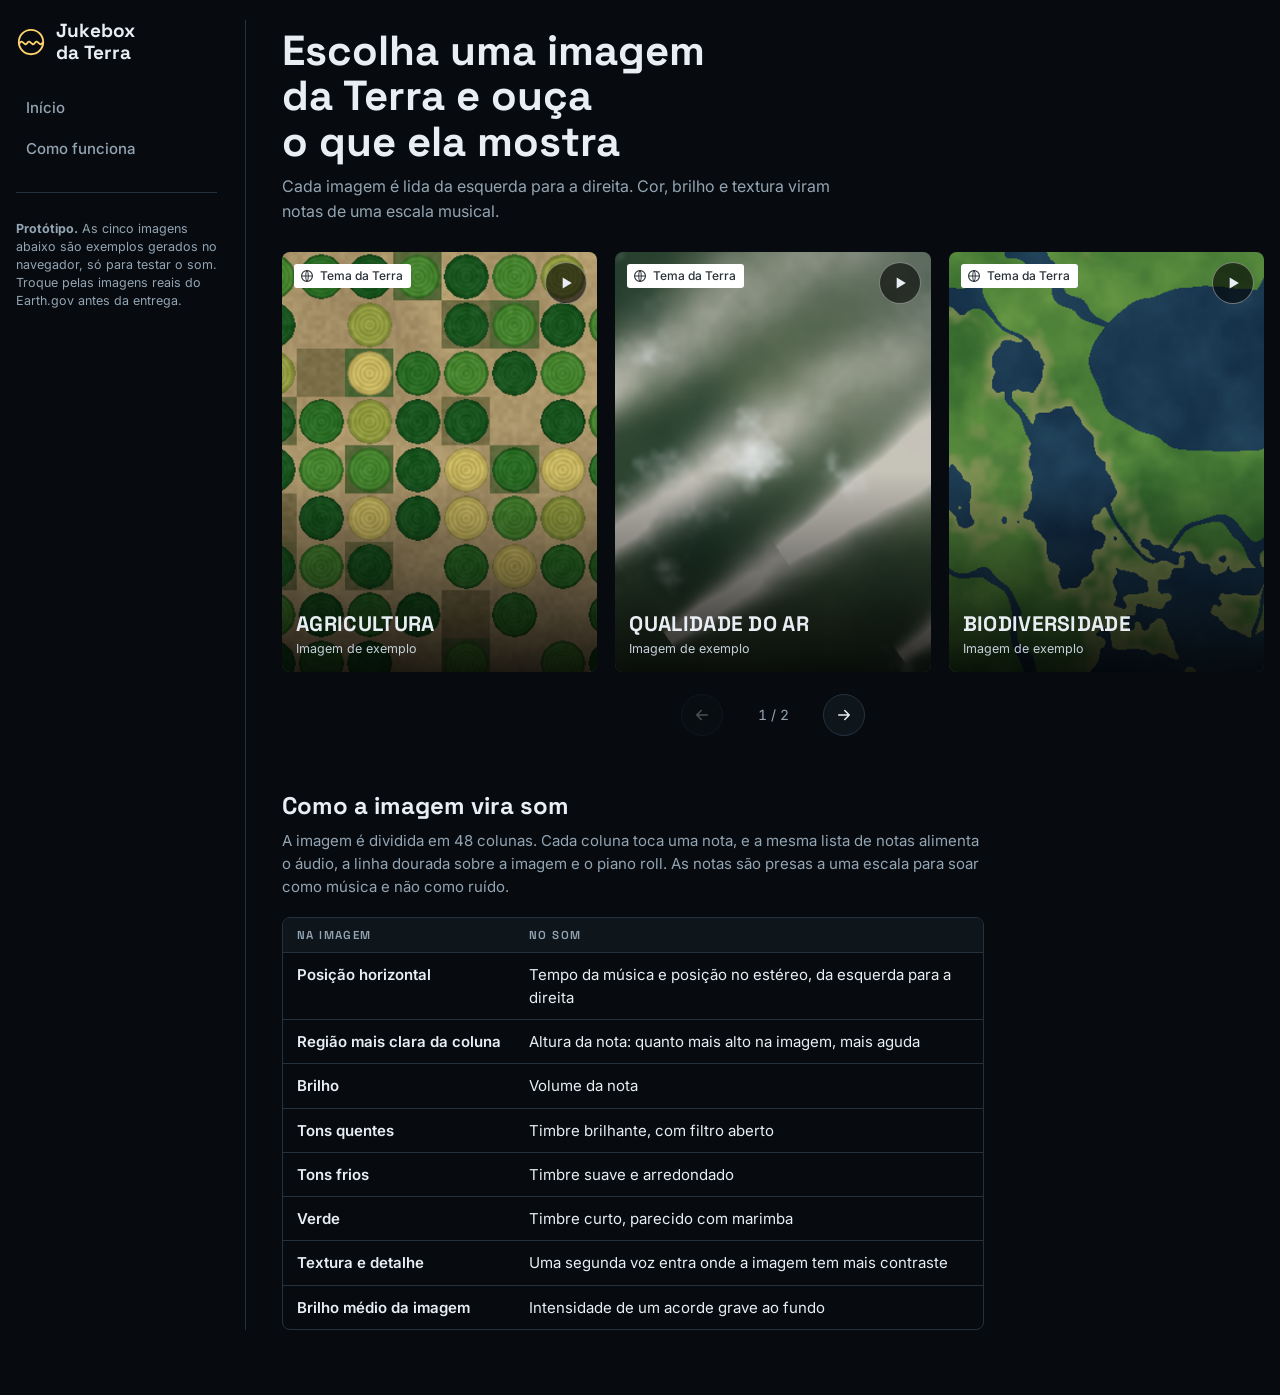
==== hackathon/Jukebox da Terra.html @ e685ea3b "Adiciona arquivos do projeto Jukebox da Terra" ====
<!doctype html>
<html lang="pt-BR">
<head>
<meta charset="utf-8">
<meta name="viewport" content="width=device-width, initial-scale=1, viewport-fit=cover">
<title>Jukebox da Terra</title>
<link rel="preconnect" href="https://fonts.googleapis.com">
<link rel="preconnect" href="https://fonts.gstatic.com" crossorigin>
<link rel="stylesheet" href="https://fonts.googleapis.com/css2?family=Inter:wght@400;500;600&family=Space+Grotesk:wght@500;700&display=swap">
<link rel="stylesheet" href="style.css">
</head>
<body>
<div id="view-home" class="shell">
  <aside class="side">
    <div class="side-in">
      <a class="brand" href="#inicio">
        <svg width="30" height="30" viewBox="0 0 32 32" fill="none" aria-hidden="true"><circle cx="16" cy="16" r="13" stroke="currentColor" stroke-width="2"/><path d="M4 17c3-5 5 5 8 0s5 5 8 0 5 5 8 0" stroke="currentColor" stroke-width="2" stroke-linecap="round"/></svg>
        <span>Jukebox<br>da Terra</span>
      </a>
      <ul class="nav">
        <li><a href="#inicio">Início</a></li>
        <li><a href="#como-funciona">Como funciona</a></li>
      </ul>
      <div class="proto">
        <p class="small"><strong>Protótipo.</strong> As cinco imagens abaixo são exemplos gerados no navegador, só para testar o som. Troque pelas imagens reais do Earth.gov antes da entrega.</p>
      </div>
    </div>
  </aside>
  <main class="main">
    <header class="hero">
      <h1>Escolha uma imagem da Terra e ouça o que ela mostra</h1>
      <p>Cada imagem é lida da esquerda para a direita. Cor, brilho e textura viram notas de uma escala musical.</p>
    </header>
    <section class="carousel" id="carousel" aria-roledescription="carrossel" aria-label="Imagens da Terra">
      <div class="viewport"><div class="track" id="grid"></div></div>
      <nav class="pager" id="pager" aria-label="Navegar pelos cards">
        <button class="pg" id="prev" type="button" aria-label="Cards anteriores"><svg width="18" height="18" viewBox="0 0 24 24" fill="none" aria-hidden="true"><path d="M19 12H5M11 6l-6 6 6 6" stroke="currentColor" stroke-width="2" stroke-linecap="round" stroke-linejoin="round"/></svg></button>
        <span class="pgn" id="pgn" aria-live="polite">1 / 1</span>
        <button class="pg" id="next" type="button" aria-label="Próximos cards"><svg width="18" height="18" viewBox="0 0 24 24" fill="none" aria-hidden="true"><path d="M5 12h14M13 6l6 6-6 6" stroke="currentColor" stroke-width="2" stroke-linecap="round" stroke-linejoin="round"/></svg></button>
      </nav>
    </section>
    <section class="how" id="como-funciona">
      <h2>Como a imagem vira som</h2>
      <p>A imagem é dividida em 48 colunas. Cada coluna toca uma nota, e a mesma lista de notas alimenta o áudio, a linha dourada sobre a imagem e o piano roll. As notas são presas a uma escala para soar como música e não como ruído.</p>
      <div class="tbl">
        <table>
          <thead><tr><th>Na imagem</th><th>No som</th></tr></thead>
          <tbody>
            <tr><td>Posição horizontal</td><td>Tempo da música e posição no estéreo, da esquerda para a direita</td></tr>
            <tr><td>Região mais clara da coluna</td><td>Altura da nota: quanto mais alto na imagem, mais aguda</td></tr>
            <tr><td>Brilho</td><td>Volume da nota</td></tr>
            <tr><td>Tons quentes</td><td>Timbre brilhante, com filtro aberto</td></tr>
            <tr><td>Tons frios</td><td>Timbre suave e arredondado</td></tr>
            <tr><td>Verde</td><td>Timbre curto, parecido com marimba</td></tr>
            <tr><td>Textura e detalhe</td><td>Uma segunda voz entra onde a imagem tem mais contraste</td></tr>
            <tr><td>Brilho médio da imagem</td><td>Intensidade de um acorde grave ao fundo</td></tr>
          </tbody>
        </table>
      </div>
    </section>
  </main>
</div>

<div id="view-card" hidden>
  <div class="imgwrap" id="imgwrap">
    <canvas id="img" role="img" aria-label=""></canvas>
    <canvas id="fx" aria-hidden="true"></canvas>
    <div class="top">
      <a class="back" href="#inicio"><span aria-hidden="true">←</span> Voltar</a>
      <div class="ttl">
        <span class="chip"><svg width="14" height="14" viewBox="0 0 16 16" fill="none" aria-hidden="true"><circle cx="8" cy="8" r="6.2" stroke="currentColor" stroke-width="1.3"/><path d="M1.8 8h12.4M8 1.8c2 2 2 10.4 0 12.4M8 1.8c-2 2-2 10.4 0 12.4" stroke="currentColor" stroke-width="1.1"/></svg>Tema da Terra</span>
        <h2 id="c-title"></h2>
      </div>
      <details class="desc">
        <summary>Descrição da imagem</summary>
        <div class="box"><p id="c-desc"></p><p id="c-sound"></p></div>
      </details>
    </div>
  </div>
  <div class="panel">
    <div class="caption"><b>Agora</b><span id="caption"></span></div>
    <canvas id="roll" role="img" aria-label="Piano roll. Cada barra é uma nota tocada. Clique para ir a um ponto da música."></canvas>
    <div class="controls">
      <button class="play" id="play" type="button" aria-label="Tocar"></button>
      <div class="grp" role="group" aria-label="Velocidade">
        <span class="lbl" aria-hidden="true">Velocidade</span>
        <button class="seg" type="button" data-speed="0.6" aria-pressed="false">0,6×</button>
        <button class="seg" type="button" data-speed="1" aria-pressed="true">1×</button>
        <button class="seg" type="button" data-speed="1.5" aria-pressed="false">1,5×</button>
      </div>
      <label class="tog"><input type="checkbox" id="loop"> Repetir</label>
      <span class="time" id="time" aria-hidden="true">0:00 / 0:00</span>
    </div>
  </div>
</div>
<div class="sr-only" id="live" aria-live="polite"></div>

<script src="app.js"></script>
</body>
</html>
---- hackathon/style.css ----
/* Reset que a plataforma de artefatos injetava; necessário fora dela */
*,*::before,*::after{box-sizing:border-box}
html{color-scheme:dark}
body{margin:0}
img{max-width:100%}
[hidden]{display:none!important}

/* Layout: home = barra lateral fixa + grade de cards (como no desenho); card = imagem em largura total com a faixa do piano roll embaixo. */
:root{
  --bg:#070b0f;
  --surface:#0e151b;
  --surface-2:#16212a;
  --line:#243240;
  --fg:#e8eef3;
  --muted:#93a4b3;
  --accent:#ffd36e;
  --accent-ink:#1a1400;
  --font-display:'Space Grotesk',system-ui,-apple-system,'Segoe UI',sans-serif;
  --font-body:'Inter',system-ui,-apple-system,'Segoe UI',sans-serif;
  color-scheme:dark;
}
*{box-sizing:border-box}
body{
  background:var(--bg);color:var(--fg);
  font:15px/1.55 var(--font-body);
  padding-left:max(16px,env(safe-area-inset-left,0px));
  padding-right:max(16px,env(safe-area-inset-right,0px));
}
a{color:inherit}
button{font:inherit;color:inherit}
:focus-visible{outline:3px solid var(--accent);outline-offset:2px}
.sr-only{position:absolute;width:1px;height:1px;overflow:hidden;clip:rect(0 0 0 0);white-space:nowrap}

/* ---------- Home ---------- */
.shell{display:grid;grid-template-columns:230px minmax(0,1fr);gap:0 36px;max-width:1280px;margin:0 auto;padding-block:20px 64px}
.side{border-right:1px solid var(--line);padding-right:28px}
.side-in{position:sticky;top:20px;display:flex;flex-direction:column;gap:24px}
.brand{display:flex;align-items:center;gap:10px;font:700 19px/1.15 var(--font-display);letter-spacing:.01em;text-decoration:none}
.brand svg{flex:none;color:var(--accent)}
.nav{display:flex;flex-direction:column;gap:2px;list-style:none;margin:0;padding:0}
.nav a{display:block;padding:8px 10px;border-radius:6px;text-decoration:none;color:var(--muted);font-weight:500}
.nav a:hover{background:var(--surface-2);color:var(--fg)}
.small{font-size:12.5px;color:var(--muted);line-height:1.45}
.proto{border-top:1px solid var(--line);padding-top:14px}

.main{min-width:0}
.hero{padding-block:8px 28px;max-width:62ch}
.hero h1{font:700 clamp(28px,4.2vw,42px)/1.08 var(--font-display);margin:0 0 10px;text-wrap:balance}
.hero p{margin:0;color:var(--muted);font-size:16px}
.carousel{--gap:18px;--pv:3}
.viewport{overflow:hidden}
.track{display:flex;gap:var(--gap);transition:transform .5s cubic-bezier(.4,0,.2,1)}
.pager{display:flex;justify-content:center;align-items:center;gap:22px;margin-top:22px}
.pg{width:42px;height:42px;border-radius:50%;border:1px solid var(--line);background:var(--surface);display:grid;place-items:center;cursor:pointer;color:var(--fg)}
.pg:hover:not(:disabled){border-color:var(--accent);color:var(--accent)}
.pg:disabled{opacity:.3;cursor:default}
.pgn{min-width:56px;text-align:center;color:var(--muted);font-size:14px;font-variant-numeric:tabular-nums}
.card{position:relative;flex:0 0 calc((100% - (var(--pv) - 1) * var(--gap)) / var(--pv));min-width:0;aspect-ratio:3/4;border-radius:8px;overflow:hidden;background:var(--surface-2)}
.card canvas{position:absolute;inset:0;width:100%;height:100%;display:block;transition:transform .45s ease}
.card:hover canvas{transform:scale(1.04)}
.shade{position:absolute;inset:0;background:linear-gradient(to top,rgba(0,0,0,.82) 0%,rgba(0,0,0,0) 48%);pointer-events:none}
.chip{position:absolute;left:12px;top:12px;display:inline-flex;align-items:center;gap:6px;background:#fff;color:#2a3138;border-radius:3px;padding:3px 8px 3px 6px;font-size:12px;font-weight:500;pointer-events:none}
.lab{position:absolute;left:14px;right:14px;bottom:14px;pointer-events:none}
.lab h3{margin:0;font:700 21px/1.1 var(--font-display);text-transform:uppercase;letter-spacing:.015em}
.lab p{margin:4px 0 0;font-size:12.5px;color:#c4d0da}
.card-link{position:absolute;inset:0;z-index:1;border-radius:8px}
.card-link:focus-visible{outline-offset:-4px}
.pv{position:absolute;right:10px;top:10px;z-index:2;width:42px;height:42px;border-radius:50%;display:grid;place-items:center;background:rgba(0,0,0,.6);border:1px solid rgba(255,255,255,.4);cursor:pointer}
.pv:hover{background:rgba(0,0,0,.82);border-color:var(--accent)}
.pv[aria-pressed="true"]{background:var(--accent);color:var(--accent-ink);border-color:var(--accent)}

.how{margin-top:56px;max-width:78ch}
.how h2{font:700 24px/1.2 var(--font-display);margin:0 0 8px}
.how p{color:var(--muted);margin:0 0 18px}
.tbl{overflow-x:auto;border:1px solid var(--line);border-radius:8px}
.tbl table{border-collapse:collapse;width:100%;min-width:460px}
.tbl th,.tbl td{text-align:left;padding:10px 14px;border-bottom:1px solid var(--line);vertical-align:top}
.tbl tr:last-child td{border-bottom:0}
.tbl th{font:600 11.5px var(--font-display);letter-spacing:.12em;text-transform:uppercase;color:var(--muted);background:var(--surface)}
.tbl td:first-child{font-weight:600;white-space:nowrap}

/* ---------- Página do card ---------- */
#view-card{
  position:fixed;inset:0;z-index:5;display:flex;flex-direction:column;background:var(--bg);
  padding-top:env(safe-area-inset-top,0px);padding-bottom:env(safe-area-inset-bottom,0px);
}
.imgwrap{position:relative;flex:1;min-height:0;overflow:hidden;background:#000}
.imgwrap canvas{position:absolute;inset:0;width:100%;height:100%;display:block}
#fx{pointer-events:none}
.top{
  position:absolute;left:0;right:0;top:0;z-index:3;display:flex;flex-wrap:wrap;align-items:flex-start;gap:10px 16px;
  padding:14px max(16px,env(safe-area-inset-right,0px)) 44px max(16px,env(safe-area-inset-left,0px));
  background:linear-gradient(rgba(5,8,11,.8),rgba(5,8,11,0));pointer-events:none;
}
.top>*{pointer-events:auto}
.back{display:inline-flex;align-items:center;gap:6px;padding:8px 14px;border-radius:999px;background:rgba(0,0,0,.6);border:1px solid rgba(255,255,255,.35);text-decoration:none;font-weight:600;font-size:14px}
.back:hover{border-color:var(--accent)}
.ttl{display:flex;flex-direction:column;gap:6px;min-width:0}
.ttl h2{margin:0;font:700 clamp(24px,4vw,36px)/1.05 var(--font-display);text-transform:uppercase;letter-spacing:.01em;text-shadow:0 1px 12px rgba(0,0,0,.7)}
.ttl .chip{position:static;align-self:flex-start}
.desc{margin-left:auto;position:relative}
.desc summary{list-style:none;cursor:pointer;padding:8px 14px;border-radius:999px;background:rgba(0,0,0,.6);border:1px solid rgba(255,255,255,.35);font-weight:600;font-size:14px}
.desc summary::-webkit-details-marker{display:none}
.desc summary:hover{border-color:var(--accent)}
.desc .box{position:absolute;right:0;top:calc(100% + 8px);width:min(420px,calc(100vw - 32px));background:var(--surface);border:1px solid var(--line);border-radius:8px;padding:14px 16px;font-size:14px;box-shadow:0 12px 32px rgba(0,0,0,.5)}
.desc .box p{margin:0 0 8px}
.desc .box p:last-child{margin:0;color:var(--muted)}

.panel{
  background:var(--surface);border-top:1px solid var(--line);display:flex;flex-direction:column;gap:8px;
  padding:10px max(16px,env(safe-area-inset-right,0px)) 12px max(16px,env(safe-area-inset-left,0px));
}
.caption{display:flex;flex-wrap:wrap;gap:2px 10px;align-items:baseline;font-size:14px;min-height:22px}
.caption b{font:600 11px var(--font-display);letter-spacing:.14em;text-transform:uppercase;color:var(--accent)}
.caption span{min-width:0}
#roll{width:100%;height:clamp(110px,22vh,190px);display:block;border-radius:6px;background:var(--surface-2);cursor:pointer;touch-action:none}
.controls{display:flex;flex-wrap:wrap;align-items:center;gap:10px 18px}
.play{width:48px;height:48px;border-radius:50%;border:0;background:var(--accent);color:var(--accent-ink);display:grid;place-items:center;cursor:pointer}
.play:hover{filter:brightness(1.08)}
.grp{display:flex;align-items:center;gap:6px}
.grp .lbl{font-size:12.5px;color:var(--muted);margin-right:2px}
.seg{min-width:46px;height:36px;padding:0 10px;border-radius:8px;border:1px solid var(--line);background:var(--surface-2);cursor:pointer;font-weight:500;font-size:13.5px;font-variant-numeric:tabular-nums}
.seg:hover{border-color:var(--muted)}
.seg[aria-pressed="true"]{background:var(--accent);color:var(--accent-ink);border-color:var(--accent);font-weight:600}
.tog{display:inline-flex;align-items:center;gap:8px;font-size:14px;cursor:pointer}
.tog input{width:18px;height:18px;accent-color:#ffd36e}
.time{margin-left:auto;color:var(--muted);font-size:13.5px;font-variant-numeric:tabular-nums}

@media (max-width:760px){
  .shell{grid-template-columns:minmax(0,1fr)}
  .side{border-right:0;border-bottom:1px solid var(--line);padding:0 0 18px;margin-bottom:22px}
  .side-in{position:static;gap:14px}
  .nav{flex-direction:row;flex-wrap:wrap}
  .carousel{--gap:12px}
  .lab h3{font-size:17px}
  .time{margin-left:0}
}
@media (prefers-reduced-motion:reduce){
  .card canvas,.track{transition:none}
  .card:hover canvas{transform:none}
}
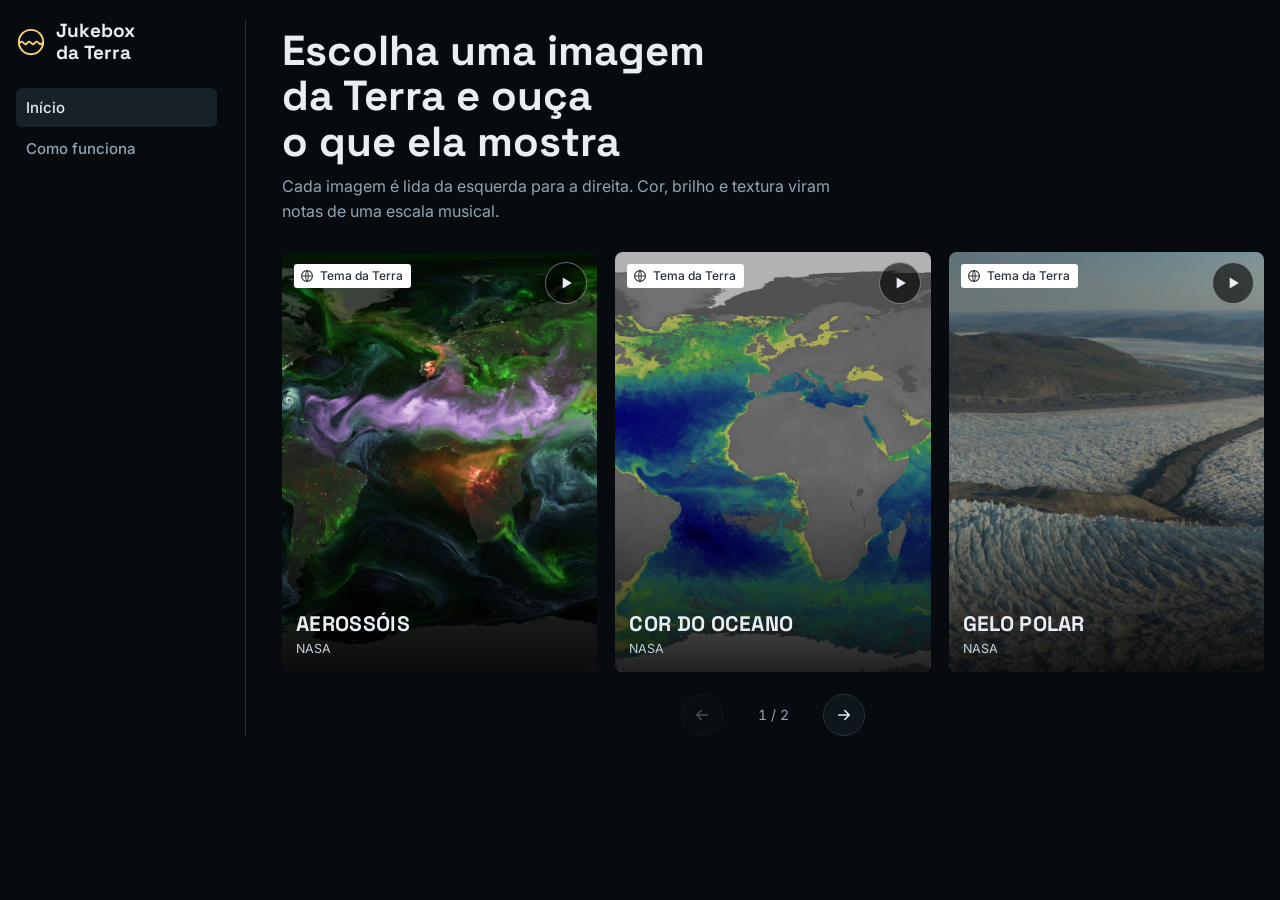
==== commit 259c1354: "imagens atualizadas" ====
--- a/hackathon/Jukebox da Terra.html
+++ b/hackathon/Jukebox da Terra.html
@@ -21,16 +21,15 @@
         <li><a href="#inicio">Início</a></li>
         <li><a href="#como-funciona">Como funciona</a></li>
       </ul>
-      <div class="proto">
-        <p class="small"><strong>Protótipo.</strong> As cinco imagens abaixo são exemplos gerados no navegador, só para testar o som. Troque pelas imagens reais do Earth.gov antes da entrega.</p>
-      </div>
     </div>
   </aside>
   <main class="main">
+    <div id="page-inicio">
     <header class="hero">
       <h1>Escolha uma imagem da Terra e ouça o que ela mostra</h1>
       <p>Cada imagem é lida da esquerda para a direita. Cor, brilho e textura viram notas de uma escala musical.</p>
     </header>
+    <p class="notice" id="notice" role="alert" hidden>Não foi possível ler os pixels da imagem para tocar a prévia. Abra o site por um servidor local (por exemplo, <code>python -m http.server</code> dentro da pasta do projeto) em vez de abrir o arquivo com duplo clique.</p>
     <section class="carousel" id="carousel" aria-roledescription="carrossel" aria-label="Imagens da Terra">
       <div class="viewport"><div class="track" id="grid"></div></div>
       <nav class="pager" id="pager" aria-label="Navegar pelos cards">
@@ -39,8 +38,10 @@
         <button class="pg" id="next" type="button" aria-label="Próximos cards"><svg width="18" height="18" viewBox="0 0 24 24" fill="none" aria-hidden="true"><path d="M5 12h14M13 6l6 6-6 6" stroke="currentColor" stroke-width="2" stroke-linecap="round" stroke-linejoin="round"/></svg></button>
       </nav>
     </section>
-    <section class="how" id="como-funciona">
-      <h2>Como a imagem vira som</h2>
+    </div>
+    <div id="page-como" hidden>
+    <section class="how">
+      <h1>Como a imagem vira som</h1>
       <p>A imagem é dividida em 48 colunas. Cada coluna toca uma nota, e a mesma lista de notas alimenta o áudio, a linha dourada sobre a imagem e o piano roll. As notas são presas a uma escala para soar como música e não como ruído.</p>
       <div class="tbl">
         <table>
@@ -58,6 +59,7 @@
         </table>
       </div>
     </section>
+    </div>
   </main>
 </div>
 
@@ -65,6 +67,7 @@
   <div class="imgwrap" id="imgwrap">
     <canvas id="img" role="img" aria-label=""></canvas>
     <canvas id="fx" aria-hidden="true"></canvas>
+    <span class="credit" id="c-credit" hidden></span>
     <div class="top">
       <a class="back" href="#inicio"><span aria-hidden="true">←</span> Voltar</a>
       <div class="ttl">
--- a/hackathon/style.css
+++ b/hackathon/style.css
@@ -39,9 +39,8 @@
 .brand svg{flex:none;color:var(--accent)}
 .nav{display:flex;flex-direction:column;gap:2px;list-style:none;margin:0;padding:0}
 .nav a{display:block;padding:8px 10px;border-radius:6px;text-decoration:none;color:var(--muted);font-weight:500}
-.nav a:hover{background:var(--surface-2);color:var(--fg)}
+.nav a:hover,.nav a[aria-current="page"]{background:var(--surface-2);color:var(--fg)}
 .small{font-size:12.5px;color:var(--muted);line-height:1.45}
-.proto{border-top:1px solid var(--line);padding-top:14px}
 
 .main{min-width:0}
 .hero{padding-block:8px 28px;max-width:62ch}
@@ -69,8 +68,11 @@
 .pv:hover{background:rgba(0,0,0,.82);border-color:var(--accent)}
 .pv[aria-pressed="true"]{background:var(--accent);color:var(--accent-ink);border-color:var(--accent)}
 
-.how{margin-top:56px;max-width:78ch}
-.how h2{font:700 24px/1.2 var(--font-display);margin:0 0 8px}
+.notice{margin:0 0 22px;padding:12px 14px;border:1px solid var(--accent);border-radius:8px;background:var(--surface);font-size:14px;max-width:62ch}
+.notice code{background:var(--surface-2);padding:1px 6px;border-radius:4px;font-size:13px}
+.credit{position:absolute;right:max(12px,env(safe-area-inset-right,0px));bottom:10px;z-index:2;max-width:calc(100% - 24px);padding:3px 9px;border-radius:4px;background:rgba(0,0,0,.62);color:#d7e0e8;font-size:12px;pointer-events:none}
+.how{max-width:78ch;padding-top:8px}
+.how h1{font:700 clamp(28px,4.2vw,42px)/1.08 var(--font-display);margin:0 0 12px;text-wrap:balance}
 .how p{color:var(--muted);margin:0 0 18px}
 .tbl{overflow-x:auto;border:1px solid var(--line);border-radius:8px}
 .tbl table{border-collapse:collapse;width:100%;min-width:460px}
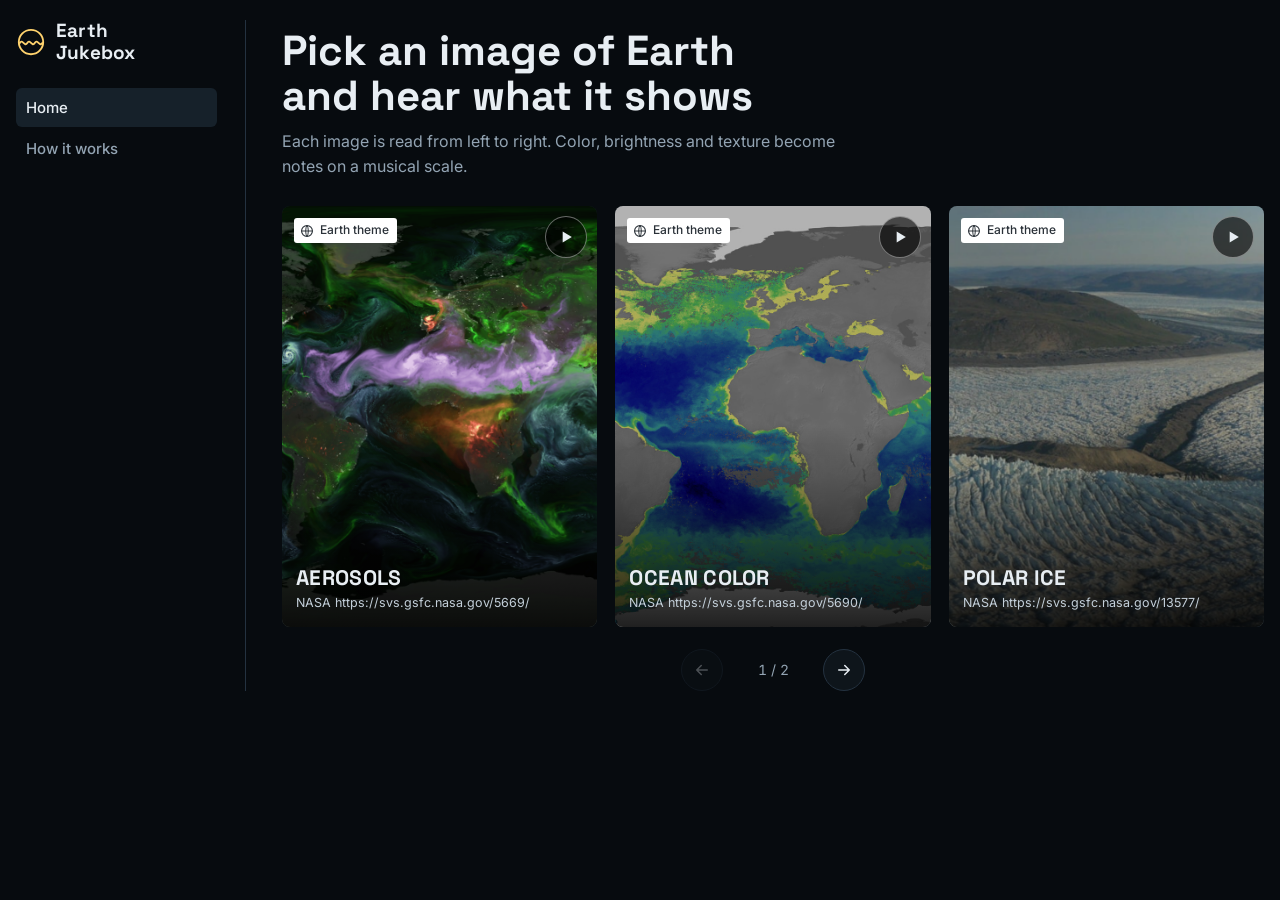
==== commit 7aefb2ca: "Translate site to English and make it responsive" ====
--- a/hackathon/Jukebox da Terra.html
+++ b/hackathon/Jukebox da Terra.html
@@ -1,9 +1,9 @@
 <!doctype html>
-<html lang="pt-BR">
+<html lang="en">
 <head>
 <meta charset="utf-8">
 <meta name="viewport" content="width=device-width, initial-scale=1, viewport-fit=cover">
-<title>Jukebox da Terra</title>
+<title>Earth Jukebox</title>
 <link rel="preconnect" href="https://fonts.googleapis.com">
 <link rel="preconnect" href="https://fonts.gstatic.com" crossorigin>
 <link rel="stylesheet" href="https://fonts.googleapis.com/css2?family=Inter:wght@400;500;600&family=Space+Grotesk:wght@500;700&display=swap">
@@ -13,48 +13,48 @@
 <div id="view-home" class="shell">
   <aside class="side">
     <div class="side-in">
-      <a class="brand" href="#inicio">
+      <a class="brand" href="#home">
         <svg width="30" height="30" viewBox="0 0 32 32" fill="none" aria-hidden="true"><circle cx="16" cy="16" r="13" stroke="currentColor" stroke-width="2"/><path d="M4 17c3-5 5 5 8 0s5 5 8 0 5 5 8 0" stroke="currentColor" stroke-width="2" stroke-linecap="round"/></svg>
-        <span>Jukebox<br>da Terra</span>
+        <span>Earth<br>Jukebox</span>
       </a>
       <ul class="nav">
-        <li><a href="#inicio">Início</a></li>
-        <li><a href="#como-funciona">Como funciona</a></li>
+        <li><a href="#home">Home</a></li>
+        <li><a href="#how-it-works">How it works</a></li>
       </ul>
     </div>
   </aside>
   <main class="main">
-    <div id="page-inicio">
+    <div id="page-home">
     <header class="hero">
-      <h1>Escolha uma imagem da Terra e ouça o que ela mostra</h1>
-      <p>Cada imagem é lida da esquerda para a direita. Cor, brilho e textura viram notas de uma escala musical.</p>
+      <h1>Pick an image of Earth and hear what it shows</h1>
+      <p>Each image is read from left to right. Color, brightness and texture become notes on a musical scale.</p>
     </header>
-    <p class="notice" id="notice" role="alert" hidden>Não foi possível ler os pixels da imagem para tocar a prévia. Abra o site por um servidor local (por exemplo, <code>python -m http.server</code> dentro da pasta do projeto) em vez de abrir o arquivo com duplo clique.</p>
-    <section class="carousel" id="carousel" aria-roledescription="carrossel" aria-label="Imagens da Terra">
+    <p class="notice" id="notice" role="alert" hidden>The image pixels could not be read to play the preview. Open the site through a local server (for example, <code>python -m http.server</code> inside the project folder) instead of double-clicking the file.</p>
+    <section class="carousel" id="carousel" aria-roledescription="carousel" aria-label="Earth images">
       <div class="viewport"><div class="track" id="grid"></div></div>
-      <nav class="pager" id="pager" aria-label="Navegar pelos cards">
-        <button class="pg" id="prev" type="button" aria-label="Cards anteriores"><svg width="18" height="18" viewBox="0 0 24 24" fill="none" aria-hidden="true"><path d="M19 12H5M11 6l-6 6 6 6" stroke="currentColor" stroke-width="2" stroke-linecap="round" stroke-linejoin="round"/></svg></button>
+      <nav class="pager" id="pager" aria-label="Browse the cards">
+        <button class="pg" id="prev" type="button" aria-label="Previous cards"><svg width="18" height="18" viewBox="0 0 24 24" fill="none" aria-hidden="true"><path d="M19 12H5M11 6l-6 6 6 6" stroke="currentColor" stroke-width="2" stroke-linecap="round" stroke-linejoin="round"/></svg></button>
         <span class="pgn" id="pgn" aria-live="polite">1 / 1</span>
-        <button class="pg" id="next" type="button" aria-label="Próximos cards"><svg width="18" height="18" viewBox="0 0 24 24" fill="none" aria-hidden="true"><path d="M5 12h14M13 6l6 6-6 6" stroke="currentColor" stroke-width="2" stroke-linecap="round" stroke-linejoin="round"/></svg></button>
+        <button class="pg" id="next" type="button" aria-label="Next cards"><svg width="18" height="18" viewBox="0 0 24 24" fill="none" aria-hidden="true"><path d="M5 12h14M13 6l6 6-6 6" stroke="currentColor" stroke-width="2" stroke-linecap="round" stroke-linejoin="round"/></svg></button>
       </nav>
     </section>
     </div>
-    <div id="page-como" hidden>
+    <div id="page-how" hidden>
     <section class="how">
-      <h1>Como a imagem vira som</h1>
-      <p>A imagem é dividida em 48 colunas. Cada coluna toca uma nota, e a mesma lista de notas alimenta o áudio, a linha dourada sobre a imagem e o piano roll. As notas são presas a uma escala para soar como música e não como ruído.</p>
+      <h1>How an image becomes sound</h1>
+      <p>The image is split into 48 columns. Each column plays one note, and the same list of notes drives the audio, the golden line over the image and the piano roll. The notes are locked to a scale so they sound like music rather than noise.</p>
       <div class="tbl">
         <table>
-          <thead><tr><th>Na imagem</th><th>No som</th></tr></thead>
+          <thead><tr><th>In the image</th><th>In the sound</th></tr></thead>
           <tbody>
-            <tr><td>Posição horizontal</td><td>Tempo da música e posição no estéreo, da esquerda para a direita</td></tr>
-            <tr><td>Região mais clara da coluna</td><td>Altura da nota: quanto mais alto na imagem, mais aguda</td></tr>
-            <tr><td>Brilho</td><td>Volume da nota</td></tr>
-            <tr><td>Tons quentes</td><td>Timbre brilhante, com filtro aberto</td></tr>
-            <tr><td>Tons frios</td><td>Timbre suave e arredondado</td></tr>
-            <tr><td>Verde</td><td>Timbre curto, parecido com marimba</td></tr>
-            <tr><td>Textura e detalhe</td><td>Uma segunda voz entra onde a imagem tem mais contraste</td></tr>
-            <tr><td>Brilho médio da imagem</td><td>Intensidade de um acorde grave ao fundo</td></tr>
+            <tr><td>Horizontal position</td><td>Timing of the music and stereo position, from left to right</td></tr>
+            <tr><td>Brightest region of the column</td><td>Pitch: the higher it sits in the image, the higher the note</td></tr>
+            <tr><td>Brightness</td><td>Note volume</td></tr>
+            <tr><td>Warm tones</td><td>Bright timbre, with the filter open</td></tr>
+            <tr><td>Cool tones</td><td>Soft, rounded timbre</td></tr>
+            <tr><td>Green</td><td>Short, marimba-like timbre</td></tr>
+            <tr><td>Texture and detail</td><td>A second voice joins where the image has more contrast</td></tr>
+            <tr><td>Average image brightness</td><td>Strength of a low background chord</td></tr>
           </tbody>
         </table>
       </div>
@@ -69,29 +69,29 @@
     <canvas id="fx" aria-hidden="true"></canvas>
     <span class="credit" id="c-credit" hidden></span>
     <div class="top">
-      <a class="back" href="#inicio"><span aria-hidden="true">←</span> Voltar</a>
+      <a class="back" href="#home"><span aria-hidden="true">←</span> Back</a>
       <div class="ttl">
-        <span class="chip"><svg width="14" height="14" viewBox="0 0 16 16" fill="none" aria-hidden="true"><circle cx="8" cy="8" r="6.2" stroke="currentColor" stroke-width="1.3"/><path d="M1.8 8h12.4M8 1.8c2 2 2 10.4 0 12.4M8 1.8c-2 2-2 10.4 0 12.4" stroke="currentColor" stroke-width="1.1"/></svg>Tema da Terra</span>
+        <span class="chip"><svg width="14" height="14" viewBox="0 0 16 16" fill="none" aria-hidden="true"><circle cx="8" cy="8" r="6.2" stroke="currentColor" stroke-width="1.3"/><path d="M1.8 8h12.4M8 1.8c2 2 2 10.4 0 12.4M8 1.8c-2 2-2 10.4 0 12.4" stroke="currentColor" stroke-width="1.1"/></svg>Earth theme</span>
         <h2 id="c-title"></h2>
       </div>
       <details class="desc">
-        <summary>Descrição da imagem</summary>
+        <summary>Image description</summary>
         <div class="box"><p id="c-desc"></p><p id="c-sound"></p></div>
       </details>
     </div>
   </div>
   <div class="panel">
-    <div class="caption"><b>Agora</b><span id="caption"></span></div>
-    <canvas id="roll" role="img" aria-label="Piano roll. Cada barra é uma nota tocada. Clique para ir a um ponto da música."></canvas>
+    <div class="caption"><b>Now</b><span id="caption"></span></div>
+    <canvas id="roll" role="img" aria-label="Piano roll. Each bar is a note being played. Click to jump to a point in the music."></canvas>
     <div class="controls">
-      <button class="play" id="play" type="button" aria-label="Tocar"></button>
-      <div class="grp" role="group" aria-label="Velocidade">
-        <span class="lbl" aria-hidden="true">Velocidade</span>
-        <button class="seg" type="button" data-speed="0.6" aria-pressed="false">0,6×</button>
+      <button class="play" id="play" type="button" aria-label="Play"></button>
+      <div class="grp" role="group" aria-label="Speed">
+        <span class="lbl" aria-hidden="true">Speed</span>
+        <button class="seg" type="button" data-speed="0.6" aria-pressed="false">0.6×</button>
         <button class="seg" type="button" data-speed="1" aria-pressed="true">1×</button>
-        <button class="seg" type="button" data-speed="1.5" aria-pressed="false">1,5×</button>
+        <button class="seg" type="button" data-speed="1.5" aria-pressed="false">1.5×</button>
       </div>
-      <label class="tog"><input type="checkbox" id="loop"> Repetir</label>
+      <label class="tog"><input type="checkbox" id="loop"> Loop</label>
       <span class="time" id="time" aria-hidden="true">0:00 / 0:00</span>
     </div>
   </div>
--- a/hackathon/style.css
+++ b/hackathon/style.css
@@ -1,11 +1,11 @@
-/* Reset que a plataforma de artefatos injetava; necessário fora dela */
+/* Reset the artifact platform used to inject; needed outside it */
 *,*::before,*::after{box-sizing:border-box}
 html{color-scheme:dark}
 body{margin:0}
 img{max-width:100%}
 [hidden]{display:none!important}
 
-/* Layout: home = barra lateral fixa + grade de cards (como no desenho); card = imagem em largura total com a faixa do piano roll embaixo. */
+/* Layout: home = fixed sidebar + card grid (as in the sketch); card = full-width image with the piano roll strip below. */
 :root{
   --bg:#070b0f;
   --surface:#0e151b;
@@ -81,7 +81,7 @@
 .tbl th{font:600 11.5px var(--font-display);letter-spacing:.12em;text-transform:uppercase;color:var(--muted);background:var(--surface)}
 .tbl td:first-child{font-weight:600;white-space:nowrap}
 
-/* ---------- Página do card ---------- */
+/* ---------- Card page ---------- */
 #view-card{
   position:fixed;inset:0;z-index:5;display:flex;flex-direction:column;background:var(--bg);
   padding-top:env(safe-area-inset-top,0px);padding-bottom:env(safe-area-inset-bottom,0px);
@@ -112,8 +112,9 @@
   background:var(--surface);border-top:1px solid var(--line);display:flex;flex-direction:column;gap:8px;
   padding:10px max(16px,env(safe-area-inset-right,0px)) 12px max(16px,env(safe-area-inset-left,0px));
 }
-.caption{display:flex;flex-wrap:wrap;gap:2px 10px;align-items:baseline;font-size:14px;min-height:22px}
-.caption b{font:600 11px var(--font-display);letter-spacing:.14em;text-transform:uppercase;color:var(--accent)}
+.caption{font-size:14px;line-height:1.45;height:2.9em;overflow:hidden;display:-webkit-box;-webkit-line-clamp:2;-webkit-box-orient:vertical}
+/* fixed height (2 lines): if the caption grew and shrank with each note, the image area would resize and the image would jump */
+.caption b{font:600 11px var(--font-display);letter-spacing:.14em;text-transform:uppercase;color:var(--accent);margin-right:10px}
 .caption span{min-width:0}
 #roll{width:100%;height:clamp(110px,22vh,190px);display:block;border-radius:6px;background:var(--surface-2);cursor:pointer;touch-action:none}
 .controls{display:flex;flex-wrap:wrap;align-items:center;gap:10px 18px}
@@ -141,3 +142,64 @@
   .card canvas,.track{transition:none}
   .card:hover canvas{transform:none}
 }
+
+/* ---------- Responsive: phones, tablets and touch screens ---------- */
+
+/* Touch screens: bigger targets for fingers (at least 44px) and no hover zoom */
+@media (pointer:coarse){
+  .seg{min-width:52px;height:44px}
+  .pg{width:48px;height:48px}
+  .pv{width:46px;height:46px}
+  .back,.desc summary{padding:11px 16px}
+  .tog{min-height:44px}
+  .tog input{width:22px;height:22px}
+  .nav a{padding:11px 12px}
+}
+@media (hover:none){
+  .card:hover canvas{transform:none}
+}
+
+/* Phones (portrait) */
+@media (max-width:520px){
+  body{font-size:14.5px}
+  .shell{padding-block:14px 40px}
+  .hero{padding-block:4px 20px}
+  .hero p{font-size:15px}
+  /* card shorter than 3:4 so the title and the arrows fit on screen */
+  .card{aspect-ratio:4/5;max-height:62vh}
+  .lab h3{font-size:18px}
+  /* "How it works" table: each row becomes a small block, no sideways scrolling */
+  .tbl{overflow:visible}
+  .tbl table{min-width:0}
+  .tbl thead{display:none}
+  .tbl tr{display:block;padding:12px 14px;border-bottom:1px solid var(--line)}
+  .tbl tr:last-child{border-bottom:0}
+  .tbl td{display:block;padding:0;border:0;white-space:normal}
+  .tbl td:first-child{white-space:normal;margin-bottom:4px}
+  .tbl td:last-child{color:var(--muted)}
+  /* card page: lighter top bar so it covers less of the image */
+  .top{padding:10px max(12px,env(safe-area-inset-right,0px)) 28px max(12px,env(safe-area-inset-left,0px));gap:8px 10px}
+  .ttl .chip{display:none}
+  .ttl h2{font-size:22px}
+  .back,.desc summary{font-size:13.5px}
+  .credit{font-size:11px;bottom:6px}
+  .panel{padding:8px max(12px,env(safe-area-inset-right,0px)) 10px max(12px,env(safe-area-inset-left,0px))}
+  .caption{font-size:13.5px}
+  .controls{gap:8px 12px}
+  .grp .lbl{display:none}
+}
+
+/* Short screens (phone lying sideways): keep the image visible */
+@media (max-height:520px){
+  .top{padding:8px max(12px,env(safe-area-inset-right,0px)) 20px max(12px,env(safe-area-inset-left,0px));gap:6px 10px}
+  .ttl{flex-direction:row;align-items:center;gap:10px}
+  .ttl .chip{display:none}
+  .ttl h2{font-size:20px}
+  .back,.desc summary{padding:7px 12px;font-size:13px}
+  .panel{gap:6px;padding-top:6px;padding-bottom:6px}
+  .caption{font-size:13px;height:auto;white-space:nowrap;overflow:hidden;text-overflow:ellipsis;display:block}
+  #roll{height:64px}
+  .play{width:42px;height:42px}
+  .seg{height:38px}
+  .tog{min-height:38px}
+}
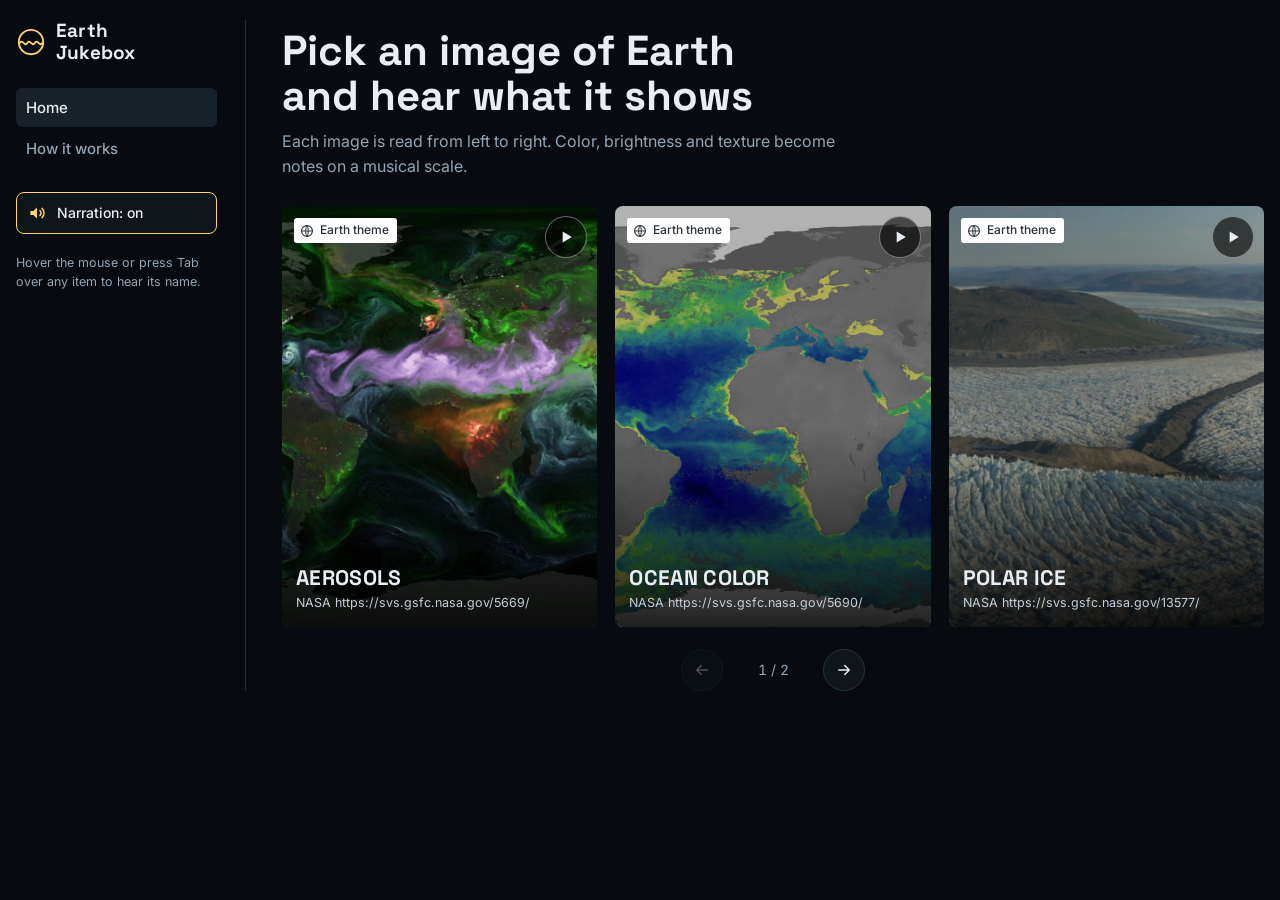
==== commit b3f74d86: "aceessibility function implemented" ====
--- a/hackathon/Jukebox da Terra.html
+++ b/hackathon/Jukebox da Terra.html
@@ -13,7 +13,7 @@
 <div id="view-home" class="shell">
   <aside class="side">
     <div class="side-in">
-      <a class="brand" href="#home">
+      <a class="brand" href="#home" data-voz="Earth Jukebox. Home page.">
         <svg width="30" height="30" viewBox="0 0 32 32" fill="none" aria-hidden="true"><circle cx="16" cy="16" r="13" stroke="currentColor" stroke-width="2"/><path d="M4 17c3-5 5 5 8 0s5 5 8 0 5 5 8 0" stroke="currentColor" stroke-width="2" stroke-linecap="round"/></svg>
         <span>Earth<br>Jukebox</span>
       </a>
@@ -21,6 +21,13 @@
         <li><a href="#home">Home</a></li>
         <li><a href="#how-it-works">How it works</a></li>
       </ul>
+      <div class="voz-box" id="voz-box">
+        <button class="voz-btn" id="voz" type="button" aria-pressed="true" data-voz-always>
+          <svg width="20" height="20" viewBox="0 0 24 24" fill="none" aria-hidden="true"><path d="M4 9.5v5h3.5L12 18.5v-13L7.5 9.5H4z" fill="currentColor"/><path d="M15.5 9a4.2 4.2 0 0 1 0 6M18 6.5a7.6 7.6 0 0 1 0 11" stroke="currentColor" stroke-width="1.8" stroke-linecap="round"/></svg>
+          <span id="voz-txt">Narration: on</span>
+        </button>
+        <p class="small">Hover the mouse or press Tab over any item to hear its name.</p>
+      </div>
     </div>
   </aside>
   <main class="main">
@@ -69,7 +76,7 @@
     <canvas id="fx" aria-hidden="true"></canvas>
     <span class="credit" id="c-credit" hidden></span>
     <div class="top">
-      <a class="back" href="#home"><span aria-hidden="true">←</span> Back</a>
+      <a class="back" href="#home" data-voz="Back to the home page"><span aria-hidden="true">←</span> Back</a>
       <div class="ttl">
         <span class="chip"><svg width="14" height="14" viewBox="0 0 16 16" fill="none" aria-hidden="true"><circle cx="8" cy="8" r="6.2" stroke="currentColor" stroke-width="1.3"/><path d="M1.8 8h12.4M8 1.8c2 2 2 10.4 0 12.4M8 1.8c-2 2-2 10.4 0 12.4" stroke="currentColor" stroke-width="1.1"/></svg>Earth theme</span>
         <h2 id="c-title"></h2>
@@ -82,14 +89,14 @@
   </div>
   <div class="panel">
     <div class="caption"><b>Now</b><span id="caption"></span></div>
-    <canvas id="roll" role="img" aria-label="Piano roll. Each bar is a note being played. Click to jump to a point in the music."></canvas>
+    <canvas id="roll" data-voz="Piano roll. Each bar is a note. Click to jump to a point in the music." role="img" aria-label="Piano roll. Each bar is a note being played. Click to jump to a point in the music."></canvas>
     <div class="controls">
       <button class="play" id="play" type="button" aria-label="Play"></button>
       <div class="grp" role="group" aria-label="Speed">
         <span class="lbl" aria-hidden="true">Speed</span>
-        <button class="seg" type="button" data-speed="0.6" aria-pressed="false">0.6×</button>
-        <button class="seg" type="button" data-speed="1" aria-pressed="true">1×</button>
-        <button class="seg" type="button" data-speed="1.5" aria-pressed="false">1.5×</button>
+        <button class="seg" type="button" data-speed="0.6" aria-pressed="false" data-voz="Speed 0.6 times">0.6×</button>
+        <button class="seg" type="button" data-speed="1" aria-pressed="true" data-voz="Normal speed">1×</button>
+        <button class="seg" type="button" data-speed="1.5" aria-pressed="false" data-voz="Speed 1.5 times">1.5×</button>
       </div>
       <label class="tog"><input type="checkbox" id="loop"> Loop</label>
       <span class="time" id="time" aria-hidden="true">0:00 / 0:00</span>
@@ -100,4 +107,4 @@
 
 <script src="app.js"></script>
 </body>
-</html>
+</html>
--- a/hackathon/style.css
+++ b/hackathon/style.css
@@ -40,6 +40,12 @@
 .nav{display:flex;flex-direction:column;gap:2px;list-style:none;margin:0;padding:0}
 .nav a{display:block;padding:8px 10px;border-radius:6px;text-decoration:none;color:var(--muted);font-weight:500}
 .nav a:hover,.nav a[aria-current="page"]{background:var(--surface-2);color:var(--fg)}
+.voz-box{display:flex;flex-direction:column;gap:8px}
+.voz-btn{display:flex;align-items:center;gap:10px;width:100%;padding:9px 10px;border:1px solid var(--line);border-radius:8px;background:var(--surface);cursor:pointer;font-weight:500;font-size:14px;text-align:left}
+.voz-btn:hover{border-color:var(--muted)}
+.voz-btn[aria-pressed="true"]{border-color:var(--accent)}
+.voz-btn svg{flex:none;color:var(--accent)}
+.voz-btn[aria-pressed="false"] svg{color:var(--muted)}
 .small{font-size:12.5px;color:var(--muted);line-height:1.45}
 
 .main{min-width:0}
@@ -154,6 +160,7 @@
   .tog{min-height:44px}
   .tog input{width:22px;height:22px}
   .nav a{padding:11px 12px}
+  .voz-btn{min-height:44px}
 }
 @media (hover:none){
   .card:hover canvas{transform:none}
@@ -202,4 +209,4 @@
   .play{width:42px;height:42px}
   .seg{height:38px}
   .tog{min-height:38px}
-}
+}
